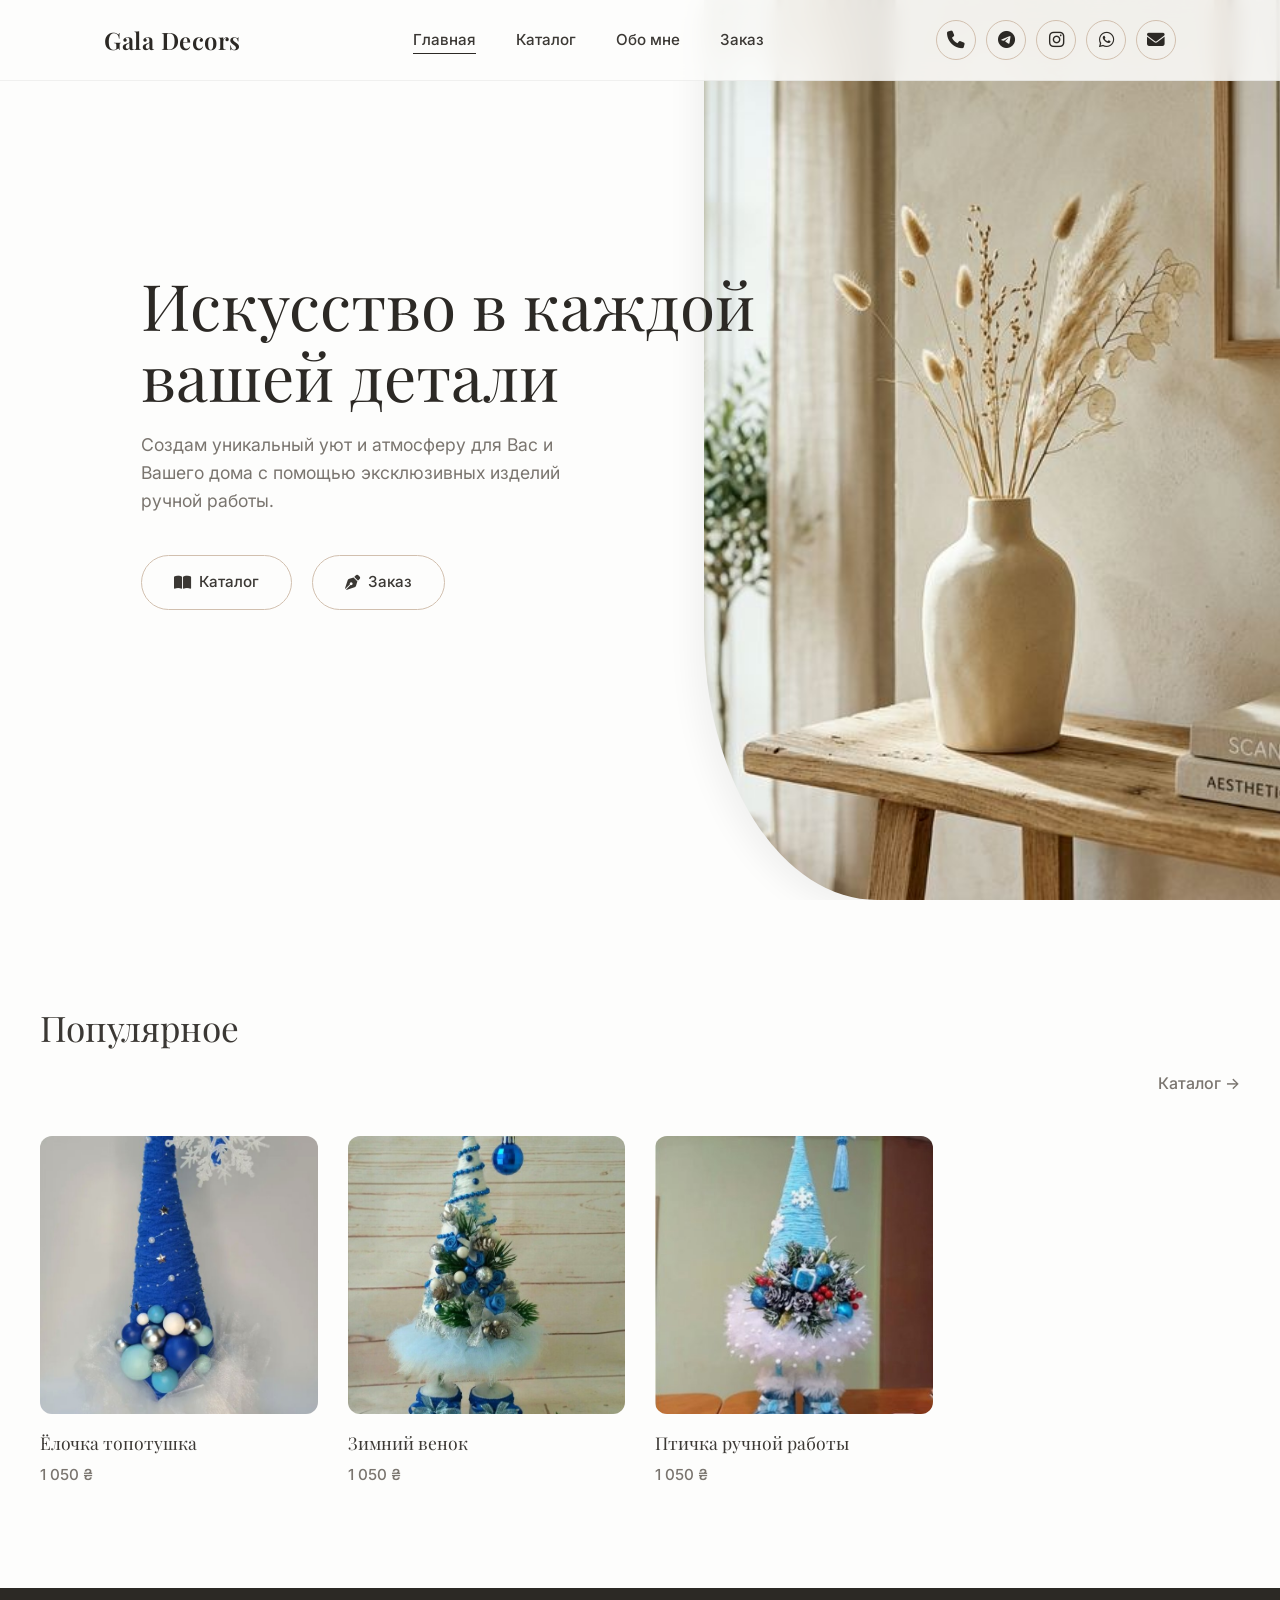
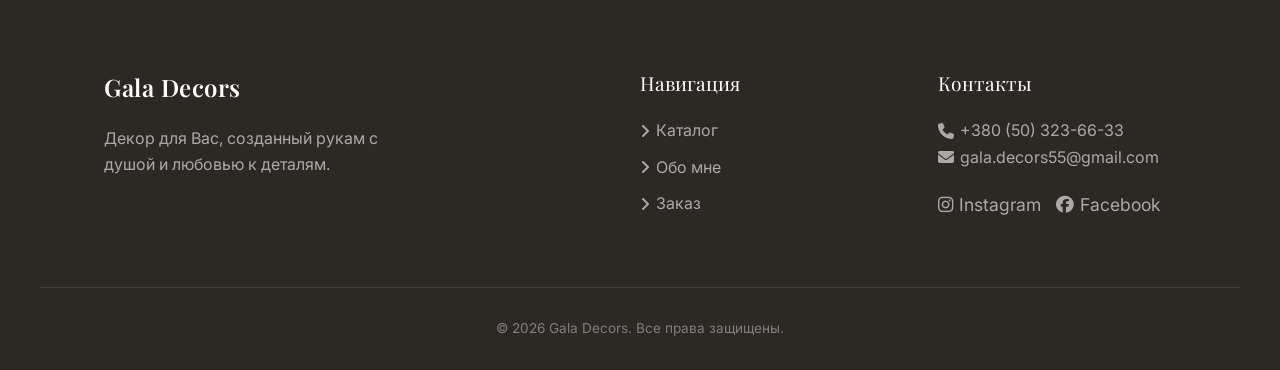
==== index.html @ 4450b1bb "First commit with dynamic catalog and updated UI" ====
<!DOCTYPE html>
<html lang="ru">
<head>
    <meta charset="UTF-8">
    <meta name="viewport" content="width=device-width, initial-scale=1.0">
    <title>Gala Decors | Эксклюзивный декор для дома</title>
    <meta name="description" content="Уникальный декор для вашего дома. Ручная работа и индивидуальный подход от Gala Decors.">
    <!-- Google Fonts -->
    <link rel="preconnect" href="https://fonts.googleapis.com">
    <link rel="preconnect" href="https://fonts.gstatic.com" crossorigin>
    <link href="https://fonts.googleapis.com/css2?family=Inter:wght@300;400;500&family=Playfair+Display:ital,wght@0,400;0,600;1,400&display=swap" rel="stylesheet">
    <link rel="stylesheet" href="https://cdnjs.cloudflare.com/ajax/libs/font-awesome/6.4.0/css/all.min.css">
    <!-- Custom CSS -->
    <link rel="stylesheet" href="css/style.css">
</head>
<body>
    <header class="header">
        <div class="container header-inner">
            <a href="index.html" class="logo">Gala Decors</a>
            <nav class="nav">
                <ul class="nav-list">
                    <li><a href="index.html" class="nav-link active">Главная</a></li>
                    <li><a href="catalog.html" class="nav-link">Каталог</a></li>
                    <li><a href="about.html" class="nav-link">Обо мне</a></li>
                    <li><a href="order.html" class="nav-link">Заказ</a></li>
                </ul>
            </nav>
            <div class="header-contacts">
                <a href="tel:+380503236633" class="contact-link" title="Телефон"><i class="fa-solid fa-phone"></i></a>
                <a href="tg://resolve?domain=username" target="_blank" class="contact-link" title="Telegram"><i class="fa-brands fa-telegram"></i></a>
                <a href="https://instagram.com/gala_decors" target="_blank" class="contact-link" title="Instagram"><i class="fa-brands fa-instagram"></i></a>
                <a href="https://wa.me/380503236633" target="_blank" class="contact-link" title="WhatsApp"><i class="fa-brands fa-whatsapp"></i></a>
                <a href="mailto:gala.decors55@gmail.com" class="contact-link" title="Email"><i class="fa-solid fa-envelope"></i></a>
            </div>
            <button class="menu-toggle" aria-label="Открыть меню">
                <span></span>
                <span></span>
            </button>
        </div>
    </header>

    <main>
        <section class="hero">
            <div class="hero-image">
                <div class="hero-bg"></div>
            </div>
            <div class="container hero-content animate-on-scroll fade-up" style="padding-right: 35%; margin-top: -100px;">
                <h1 class="main-title">Искусство в каждой<br>вашей детали</h1>
                <p class="hero-text">Создам уникальный уют и атмосферу для Вас и Вашего дома с помощью эксклюзивных изделий ручной работы.</p>
                <div class="hero-actions">
                    <a href="catalog.html" class="btn btn-hero"><i class="fa-solid fa-book-open"></i> Каталог</a>
                    <a href="order.html" class="btn btn-hero"><i class="fa-solid fa-pen-nib"></i> Заказ</a>
                </div>
            </div>
        </section>

        <section class="featured-products section container animate-on-scroll fade-up">
            <div class="section-header">
                <h2 class="section-title">Популярное</h2>
                <a href="catalog.html" class="link-arrow">Каталог &rarr;</a>
            </div>
            <div class="product-grid">
                <!-- Product Card -->
                <article class="product-card">
                    <div class="product-image-wrapper">
                        <div class="product-placeholder" style="background: url('images/topotushki/1.jpg') center/cover;"></div>
                    </div>
                    <div class="product-info">
                        <h3 class="product-name">Ёлочка топотушка</h3>
                        <span class="product-price">1 050 ₴</span>
                    </div>
                </article>
                <!-- Product Card -->
                <article class="product-card">
                    <div class="product-image-wrapper">
                        <div class="product-placeholder" style="background: url('images/wreaths/1.jpg') center/cover;"></div>
                    </div>
                    <div class="product-info">
                        <h3 class="product-name">Зимний венок</h3>
                        <span class="product-price">1 050 ₴</span>
                    </div>
                </article>
                <!-- Product Card -->
                <article class="product-card">
                    <div class="product-image-wrapper">
                        <div class="product-placeholder" style="background: url('images/birds/1.jpg') center/cover;"></div>
                    </div>
                    <div class="product-info">
                        <h3 class="product-name">Птичка ручной работы</h3>
                        <span class="product-price">1 050 ₴</span>
                    </div>
                </article>
            </div>
        </section>
    </main>

    <footer class="footer">
        <div class="container footer-inner">
            <div class="footer-brand">
                <a href="index.html" class="logo">Gala Decors</a>
                <p class="footer-text">Декор для Вас, созданный рукам с душой и любовью к деталям.</p>
            </div>
            <div class="footer-links">
                <h4 class="footer-title">Навигация</h4>
                <ul>
                    <li><a href="catalog.html"><i class="fa-solid fa-angle-right"></i> Каталог</a></li>
                    <li><a href="about.html"><i class="fa-solid fa-angle-right"></i> Обо мне</a></li>
                    <li><a href="order.html"><i class="fa-solid fa-angle-right"></i> Заказ</a></li>
                </ul>
            </div>
            <div class="footer-contact">
                <h4 class="footer-title">Контакты</h4>
                <p><a href="tel:+380503236633"><i class="fa-solid fa-phone"></i> +380 (50) 323-66-33</a></p>
                <p><a href="mailto:gala.decors55@gmail.com"><i class="fa-solid fa-envelope"></i> gala.decors55@gmail.com</a></p>
                <div class="social-links">
                    <a href="https://instagram.com/gala_decors" target="_blank" rel="noopener"><i class="fa-brands fa-instagram"></i> Instagram</a>
                    <a href="https://www.facebook.com/checkpoint/1501092823525282/?next=https%3A%2F%2Fwww.facebook.com%2F&__req=9" target="_blank" rel="noopener"><i class="fa-brands fa-facebook"></i> Facebook</a>
                </div>
            </div>
        </div>
        <div class="footer-bottom container">
            <p>&copy; 2026 Gala Decors. Все права защищены.</p>
        </div>
    </footer>

    <script src="js/script.js"></script>
</body>
</html>
---- css/style.css ----
/* css/style.css */
:root {
  --primary-color: #2c2925;
  --secondary-color: #f7f5f0;
  --accent-color: #d1bfae;
  --accent-hover: #bda692;
  --text-color: #3b3834;
  --light-text: #7a756f;
  --bg-color: #fdfdfc;
  
  --font-heading: 'Playfair Display', serif;
  --font-body: 'Inter', sans-serif;
  
  --transition-smooth: all 0.6s cubic-bezier(0.16, 1, 0.3, 1);
  --transition-fast: all 0.3s ease;
}

* { margin: 0; padding: 0; box-sizing: border-box; }
body { font-family: var(--font-body); color: var(--text-color); background-color: var(--bg-color); line-height: 1.6; -webkit-font-smoothing: antialiased; }
a { text-decoration: none; color: inherit; transition: var(--transition-fast); }
ul { list-style: none; }
.container { max-width: 1200px; margin: 0 auto; padding: 0 5%; }
.section { padding: 100px 0; }
h1, h2, h3, h4, h5, h6, .logo { font-family: var(--font-heading); font-weight: 400; }
.logo { font-size: 1.5rem; font-weight: 600; letter-spacing: 0.5px; color: var(--primary-color); }
.main-title { font-size: clamp(2.5rem, 5vw, 4.5rem); line-height: 1.1; margin-bottom: 20px; color: var(--primary-color); }
.section-title { font-size: 2.2rem; margin-bottom: 40px; }
.subtitle { text-transform: uppercase; letter-spacing: 2px; font-size: 0.85rem; color: var(--light-text); display: block; margin-bottom: 15px; }

/* Header */
.header { position: fixed; top: 0; left: 0; width: 100%; z-index: 100; background: rgba(253, 253, 252, 0.85); backdrop-filter: blur(10px); border-bottom: 1px solid rgba(0, 0, 0, 0.05); transition: var(--transition-smooth); }
.header.scrolled { padding: 10px 0; box-shadow: 0 5px 20px rgba(0, 0, 0, 0.05); }
.header-inner { display: flex; justify-content: space-between; align-items: center; height: 80px; }
.nav-list { display: flex; gap: 40px; }
.nav-link { font-size: 0.95rem; font-weight: 500; color: var(--text-color); position: relative; }
.nav-link::after { content: ''; position: absolute; bottom: -5px; left: 0; width: 0; height: 1px; background-color: var(--primary-color); transition: var(--transition-fast); }
.nav-link:hover::after, .nav-link.active::after { width: 100%; }
.header-contacts { display: flex; gap: 10px; }
.header-contacts .contact-link { font-size: 1.1rem; border: 1px solid var(--accent-color); border-radius: 50%; width: 40px; height: 40px; display: inline-flex; align-items: center; justify-content: center; transition: var(--transition-fast); color: var(--primary-color); }
.header-contacts .contact-link:hover { background: var(--accent-color); color: #fff; border-color: var(--accent-color); }
.menu-toggle { display: none; background: none; border: none; cursor: pointer; width: 30px; height: 20px; position: relative; z-index: 101; }
.menu-toggle span { position: absolute; width: 100%; height: 2px; background: var(--primary-color); transition: var(--transition-fast); left: 0; }
.menu-toggle span:first-child { top: 0; }
.menu-toggle span:last-child { bottom: 0; }
.menu-toggle.active span:first-child { transform: translateY(9px) rotate(45deg); }
.menu-toggle.active span:last-child { transform: translateY(-9px) rotate(-45deg); }

/* Hero Section */
.hero { height: 100vh; min-height: 600px; display: flex; align-items: center; position: relative; overflow: hidden; padding-top: 80px; }
.hero-bg { position: absolute; top: 0; right: 0; width: 45%; height: 100%; background: var(--secondary-color) url('../images/hero-bg.png') center/cover no-repeat; z-index: -1; border-bottom-left-radius: 30%; box-shadow: -10px 10px 30px rgba(0,0,0,0.05); }
.hero-content { position: relative; z-index: 1; }
.hero-text { font-size: 1.1rem; color: var(--light-text); margin-bottom: 40px; max-width: 450px; }

/* Buttons */
.hero-actions { display: flex; gap: 20px; }
.btn { display: inline-flex; align-items: center; justify-content: center; gap: 8px; padding: 14px 32px; border-radius: 40px; font-weight: 500; font-size: 0.95rem; cursor: pointer; text-align: center; }
.btn-primary { background: var(--primary-color); color: #fff; border: 1px solid var(--primary-color); }
.btn-primary:hover { background: var(--accent-color); border-color: var(--accent-color); color: #fff; }
.btn-outline { background: #fff; color: var(--primary-color); border: 1px solid var(--primary-color); display: inline-flex; align-items: center; justify-content: center; gap: 8px; }
.btn-outline:hover { background: var(--primary-color); color: #fff; }

.btn-hero { background: transparent; color: var(--text-color); border: 1px solid var(--accent-color); display: inline-flex; align-items: center; justify-content: center; gap: 8px; transition: var(--transition-fast); }
.btn-hero:hover { background: var(--accent-color); border-color: var(--accent-color); color: #fff; }


/* Products / Catalog */
.section-header { display: flex; justify-content: space-between; align-items: flex-end; margin-bottom: 40px; }
.link-arrow { color: var(--light-text); font-weight: 500; }
.link-arrow:hover { color: var(--primary-color); letter-spacing: 0.5px; }
.product-grid { display: grid; grid-template-columns: repeat(auto-fill, minmax(250px, 1fr)); gap: 30px; } /* ~10% smaller sizes */
.product-card { display: block; animation: fadeIn 0.4s ease forwards; }

/* Catalog filters */
.catalog-nav { display: flex; flex-wrap: wrap; gap: 10px; margin-bottom: 40px; }
.filter-btn { padding: 8px 20px; border-radius: 30px; border: 1px solid var(--accent-color); background: transparent; cursor: pointer; font-family: var(--font-body); transition: var(--transition-fast); }
.filter-btn.active, .filter-btn:hover { background: var(--accent-color); color: #fff; }

.product-image-wrapper { overflow: hidden; border-radius: 12px; margin-bottom: 15px; background: var(--secondary-color); aspect-ratio: 1/1; position: relative; } /* Square aspect */
.product-placeholder { width: 100%; height: 100%; background: linear-gradient(45deg, #f0ede6, #e6e2da); transition: transform 0.8s ease; position: relative; }
.product-card:hover .product-placeholder { transform: scale(1.05); }
.product-name { font-size: 1.1rem; margin-bottom: 5px; }
.product-price { color: var(--light-text); font-weight: 500; font-size: 0.95rem; }
.placeholder-text { position: absolute; top: 50%; left: 50%; transform: translate(-50%, -50%); color: rgba(0,0,0,0.4); font-family: var(--font-body); font-weight: 500; font-size: 0.9rem; text-align: center; }

/* Footer */
.footer { background: var(--primary-color); color: #fff; padding: 80px 0 30px; }
.footer .logo { color: #fff; margin-bottom: 20px; display: inline-block; }
.footer-inner { display: grid; grid-template-columns: 2fr 1fr 1fr; gap: 60px; margin-bottom: 60px; }
.footer-text { color: rgba(255, 255, 255, 0.6); max-width: 300px; }
.footer-title { font-size: 1.2rem; margin-bottom: 20px; }
.footer-links ul li { margin-bottom: 10px; }
.footer-links a, .footer-contact a { color: rgba(255, 255, 255, 0.6); display: inline-flex; align-items: center; gap: 6px; }
.footer-links a:hover, .footer-contact a:hover { color: #fff; }
.social-links { margin-top: 20px; display: flex; gap: 15px; }
.social-links a { font-size: 1.1rem; }
.footer-bottom { text-align: center; padding-top: 30px; border-top: 1px solid rgba(255, 255, 255, 0.1); color: rgba(255, 255, 255, 0.4); font-size: 0.85rem; }

/* Animations */
.animate-on-scroll { opacity: 0; transition: var(--transition-smooth); }
.fade-up { transform: translateY(40px); }
.fade-in { transform: scale(0.95); }
.animate-on-scroll.is-visible { opacity: 1; transform: translateY(0) scale(1); }
@keyframes fadeIn { from { opacity: 0; transform: translateY(10px); } to { opacity: 1; transform: translateY(0); } }

/* Responsive */
@media (max-width: 768px) {
  .header-inner { height: 70px; }
  .nav { position: fixed; top: 0; left: -100%; width: 100%; height: 100vh; background: var(--bg-color); display: flex; align-items: center; justify-content: center; transition: var(--transition-smooth); z-index: 100; }
  .nav.active { left: 0; }
  .nav-list { flex-direction: column; text-align: center; gap: 30px; }
  .nav-link { font-size: 1.5rem; }
  .header-contacts { display: none; }
  .menu-toggle { display: block; }
  .hero-bg { width: 100%; border-radius: 0; opacity: 0.5; }
  .hero-actions { flex-direction: column; }
  .footer-inner { grid-template-columns: 1fr; gap: 40px; }
  .hero-content { padding-right: 0 !important; }
}
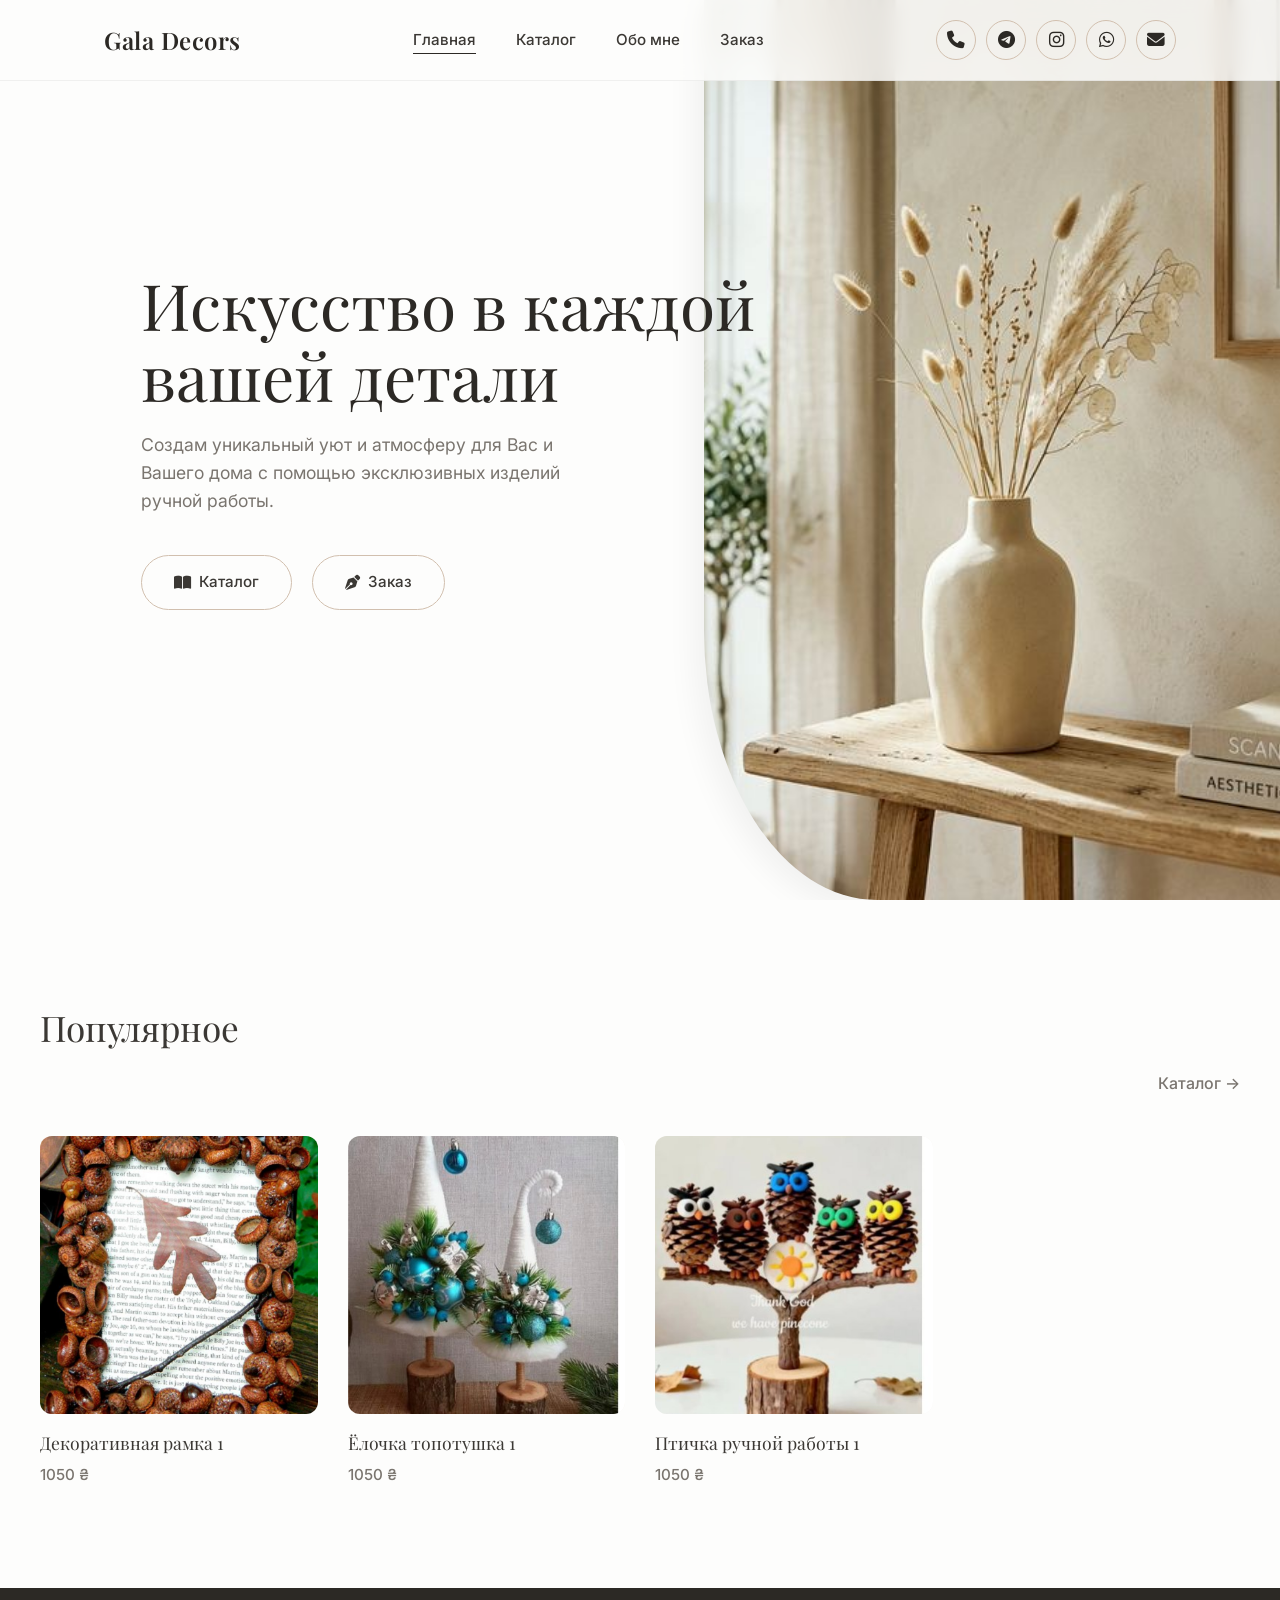
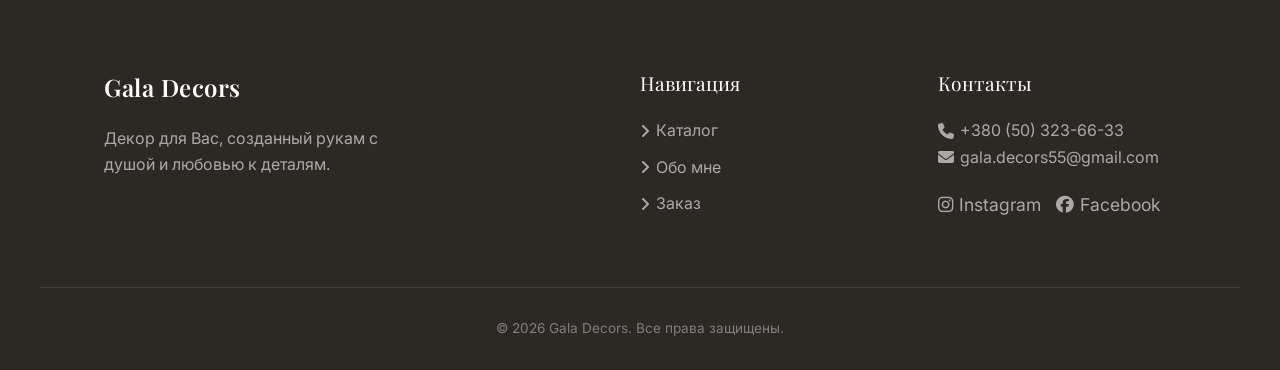
==== commit ad56dbd5: "Organize images and setup dynamic favorites loading" ====
--- a/index.html
+++ b/index.html
@@ -59,37 +59,8 @@
                 <h2 class="section-title">Популярное</h2>
                 <a href="catalog.html" class="link-arrow">Каталог &rarr;</a>
             </div>
-            <div class="product-grid">
-                <!-- Product Card -->
-                <article class="product-card">
-                    <div class="product-image-wrapper">
-                        <div class="product-placeholder" style="background: url('images/topotushki/1.jpg') center/cover;"></div>
-                    </div>
-                    <div class="product-info">
-                        <h3 class="product-name">Ёлочка топотушка</h3>
-                        <span class="product-price">1 050 ₴</span>
-                    </div>
-                </article>
-                <!-- Product Card -->
-                <article class="product-card">
-                    <div class="product-image-wrapper">
-                        <div class="product-placeholder" style="background: url('images/wreaths/1.jpg') center/cover;"></div>
-                    </div>
-                    <div class="product-info">
-                        <h3 class="product-name">Зимний венок</h3>
-                        <span class="product-price">1 050 ₴</span>
-                    </div>
-                </article>
-                <!-- Product Card -->
-                <article class="product-card">
-                    <div class="product-image-wrapper">
-                        <div class="product-placeholder" style="background: url('images/birds/1.jpg') center/cover;"></div>
-                    </div>
-                    <div class="product-info">
-                        <h3 class="product-name">Птичка ручной работы</h3>
-                        <span class="product-price">1 050 ₴</span>
-                    </div>
-                </article>
+            <div class="product-grid" id="favorites-grid">
+                <!-- Контент загружается динамически через JS из images/favorites/favorites.txt -->
             </div>
         </section>
     </main>
